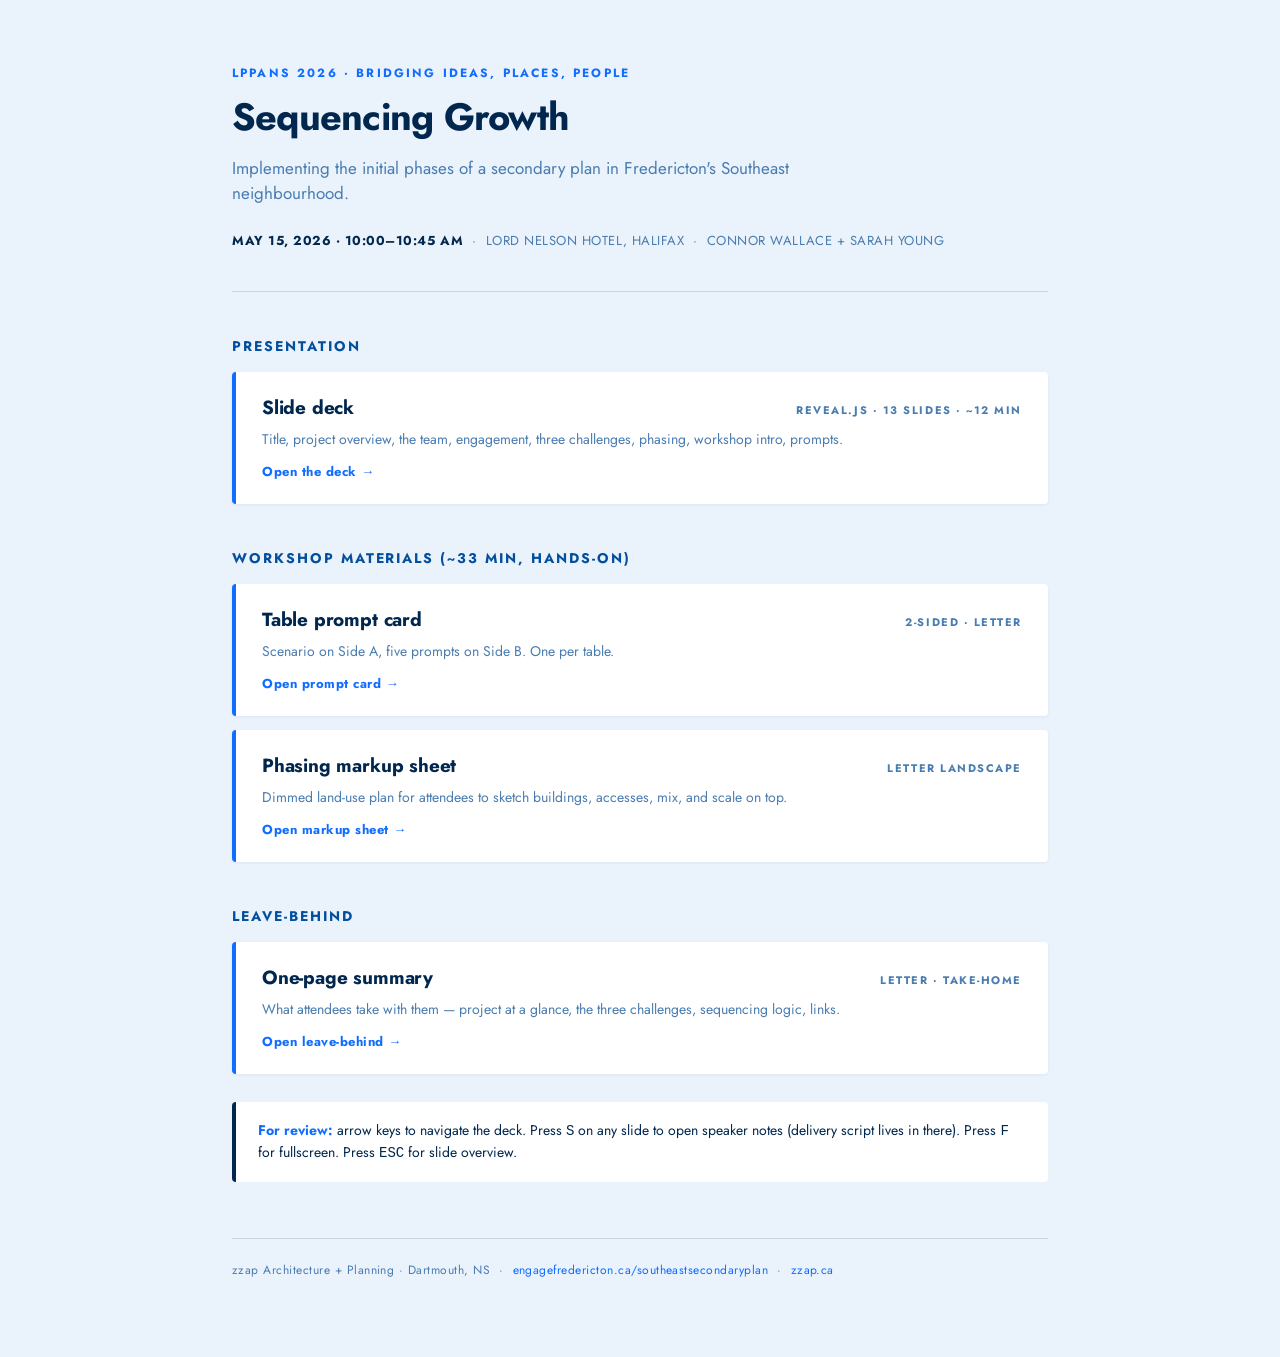
==== index.html @ 7d0aa928 "Initial commit — LPPANS 2026 Sequencing Growth deck + workshop materials Co-Authored-By: Claude Opus" ====
<!doctype html>
<html lang="en">
<head>
<meta charset="utf-8">
<meta name="viewport" content="width=device-width, initial-scale=1">
<title>Sequencing Growth — LPPANS 2026</title>
<link rel="preconnect" href="https://fonts.googleapis.com">
<link rel="preconnect" href="https://fonts.gstatic.com" crossorigin>
<link rel="stylesheet" href="https://fonts.googleapis.com/css2?family=Jost:wght@300;400;500;600;700&display=swap">
<style>
  :root {
    --zzap-white:  #FFFFFF;
    --zzap-navy:   #01274E;
    --zzap-blue:   #034F9D;
    --zzap-accent: #116DFF;
    --zzap-slate:  #497CB0;
    --zzap-pale:   #EAF2FB;
    --zzap-rule:   rgba(1, 39, 78, 0.15);
  }
  * { box-sizing: border-box; }
  html, body {
    margin: 0;
    padding: 0;
    background: var(--zzap-pale);
    color: var(--zzap-navy);
    font-family: 'Century Gothic', 'CenturyGothic', Jost, 'Avenir Next', Avenir, sans-serif;
    -webkit-font-smoothing: antialiased;
  }
  .wrap {
    max-width: 880px;
    margin: 0 auto;
    padding: 64px 32px 80px;
  }
  header {
    border-bottom: 1px solid var(--zzap-rule);
    padding-bottom: 28px;
    margin-bottom: 40px;
  }
  .eyebrow {
    font-size: 12px;
    font-weight: 700;
    letter-spacing: 0.18em;
    text-transform: uppercase;
    color: var(--zzap-accent);
    margin: 0 0 14px;
  }
  h1 {
    font-size: 38px;
    line-height: 1.1;
    font-weight: 700;
    letter-spacing: -0.02em;
    margin: 0 0 18px;
    color: var(--zzap-navy);
  }
  .lede {
    font-size: 17px;
    line-height: 1.5;
    color: var(--zzap-slate);
    max-width: 60ch;
    margin: 0;
  }
  .meta {
    font-size: 13px;
    letter-spacing: 0.04em;
    color: var(--zzap-slate);
    text-transform: uppercase;
    margin-top: 24px;
  }
  .meta strong { color: var(--zzap-navy); }

  .group {
    margin-top: 44px;
  }
  .group h2 {
    font-size: 14px;
    font-weight: 700;
    letter-spacing: 0.14em;
    text-transform: uppercase;
    color: var(--zzap-blue);
    margin: 0 0 16px;
  }
  .cards {
    display: grid;
    grid-template-columns: 1fr;
    gap: 14px;
  }
  .card {
    background: white;
    border-left: 4px solid var(--zzap-accent);
    padding: 22px 26px;
    border-radius: 4px;
    box-shadow: 0 1px 3px rgba(1, 39, 78, 0.06);
    transition: transform 0.18s ease, box-shadow 0.18s ease;
    text-decoration: none;
    color: inherit;
    display: block;
  }
  .card:hover {
    transform: translateY(-2px);
    box-shadow: 0 6px 18px rgba(1, 39, 78, 0.10);
  }
  .card .row {
    display: flex;
    align-items: baseline;
    justify-content: space-between;
    gap: 16px;
  }
  .card h3 {
    margin: 0;
    font-size: 19px;
    font-weight: 700;
    color: var(--zzap-navy);
    letter-spacing: -0.01em;
  }
  .card .kind {
    font-size: 11px;
    letter-spacing: 0.14em;
    text-transform: uppercase;
    color: var(--zzap-slate);
    font-weight: 700;
    white-space: nowrap;
  }
  .card p {
    margin: 8px 0 0;
    font-size: 14px;
    line-height: 1.5;
    color: var(--zzap-slate);
  }
  .card .open {
    display: inline-block;
    margin-top: 12px;
    font-size: 13px;
    color: var(--zzap-accent);
    font-weight: 700;
    letter-spacing: 0.04em;
  }
  .card .open::after {
    content: ' →';
  }

  footer {
    border-top: 1px solid var(--zzap-rule);
    margin-top: 56px;
    padding-top: 22px;
    font-size: 12px;
    color: var(--zzap-slate);
    letter-spacing: 0.04em;
  }
  footer a {
    color: var(--zzap-accent);
    text-decoration: none;
  }
  footer a:hover { text-decoration: underline; }
  .feedback {
    background: white;
    border-left: 4px solid var(--zzap-navy);
    padding: 18px 22px;
    border-radius: 4px;
    margin-top: 28px;
    font-size: 14px;
    line-height: 1.5;
    color: var(--zzap-navy);
  }
  .feedback strong { color: var(--zzap-accent); }
</style>
</head>
<body>
<div class="wrap">

  <header>
    <p class="eyebrow">LPPANS 2026 · Bridging Ideas, Places, People</p>
    <h1>Sequencing Growth</h1>
    <p class="lede">Implementing the initial phases of a secondary plan in Fredericton's Southeast neighbourhood.</p>
    <p class="meta">
      <strong>May 15, 2026 · 10:00–10:45 AM</strong>
      &nbsp;·&nbsp; Lord Nelson Hotel, Halifax
      &nbsp;·&nbsp; Connor Wallace + Sarah Young
    </p>
  </header>

  <section class="group">
    <h2>Presentation</h2>
    <div class="cards">
      <a class="card" href="deck/index.html">
        <div class="row">
          <h3>Slide deck</h3>
          <span class="kind">Reveal.js · 13 slides · ~12 min</span>
        </div>
        <p>Title, project overview, the team, engagement, three challenges, phasing, workshop intro, prompts.</p>
        <span class="open">Open the deck</span>
      </a>
    </div>
  </section>

  <section class="group">
    <h2>Workshop materials (~33 min, hands-on)</h2>
    <div class="cards">
      <a class="card" href="workshop/table-prompts.html">
        <div class="row">
          <h3>Table prompt card</h3>
          <span class="kind">2-sided · Letter</span>
        </div>
        <p>Scenario on Side A, five prompts on Side B. One per table.</p>
        <span class="open">Open prompt card</span>
      </a>
      <a class="card" href="workshop/phasing-map.html">
        <div class="row">
          <h3>Phasing markup sheet</h3>
          <span class="kind">Letter landscape</span>
        </div>
        <p>Dimmed land-use plan for attendees to sketch buildings, accesses, mix, and scale on top.</p>
        <span class="open">Open markup sheet</span>
      </a>
    </div>
  </section>

  <section class="group">
    <h2>Leave-behind</h2>
    <div class="cards">
      <a class="card" href="leave-behind/leave-behind.html">
        <div class="row">
          <h3>One-page summary</h3>
          <span class="kind">Letter · take-home</span>
        </div>
        <p>What attendees take with them — project at a glance, the three challenges, sequencing logic, links.</p>
        <span class="open">Open leave-behind</span>
      </a>
    </div>
  </section>

  <div class="feedback">
    <strong>For review:</strong> arrow keys to navigate the deck.
    Press <code>S</code> on any slide to open speaker notes (delivery script lives in there).
    Press <code>F</code> for fullscreen. Press <code>ESC</code> for slide overview.
  </div>

  <footer>
    zzap Architecture + Planning · Dartmouth, NS &nbsp;·&nbsp;
    <a href="https://engagefredericton.ca/southeastsecondaryplan">engagefredericton.ca/southeastsecondaryplan</a>
    &nbsp;·&nbsp;
    <a href="https://zzap.ca">zzap.ca</a>
  </footer>

</div>
</body>
</html>
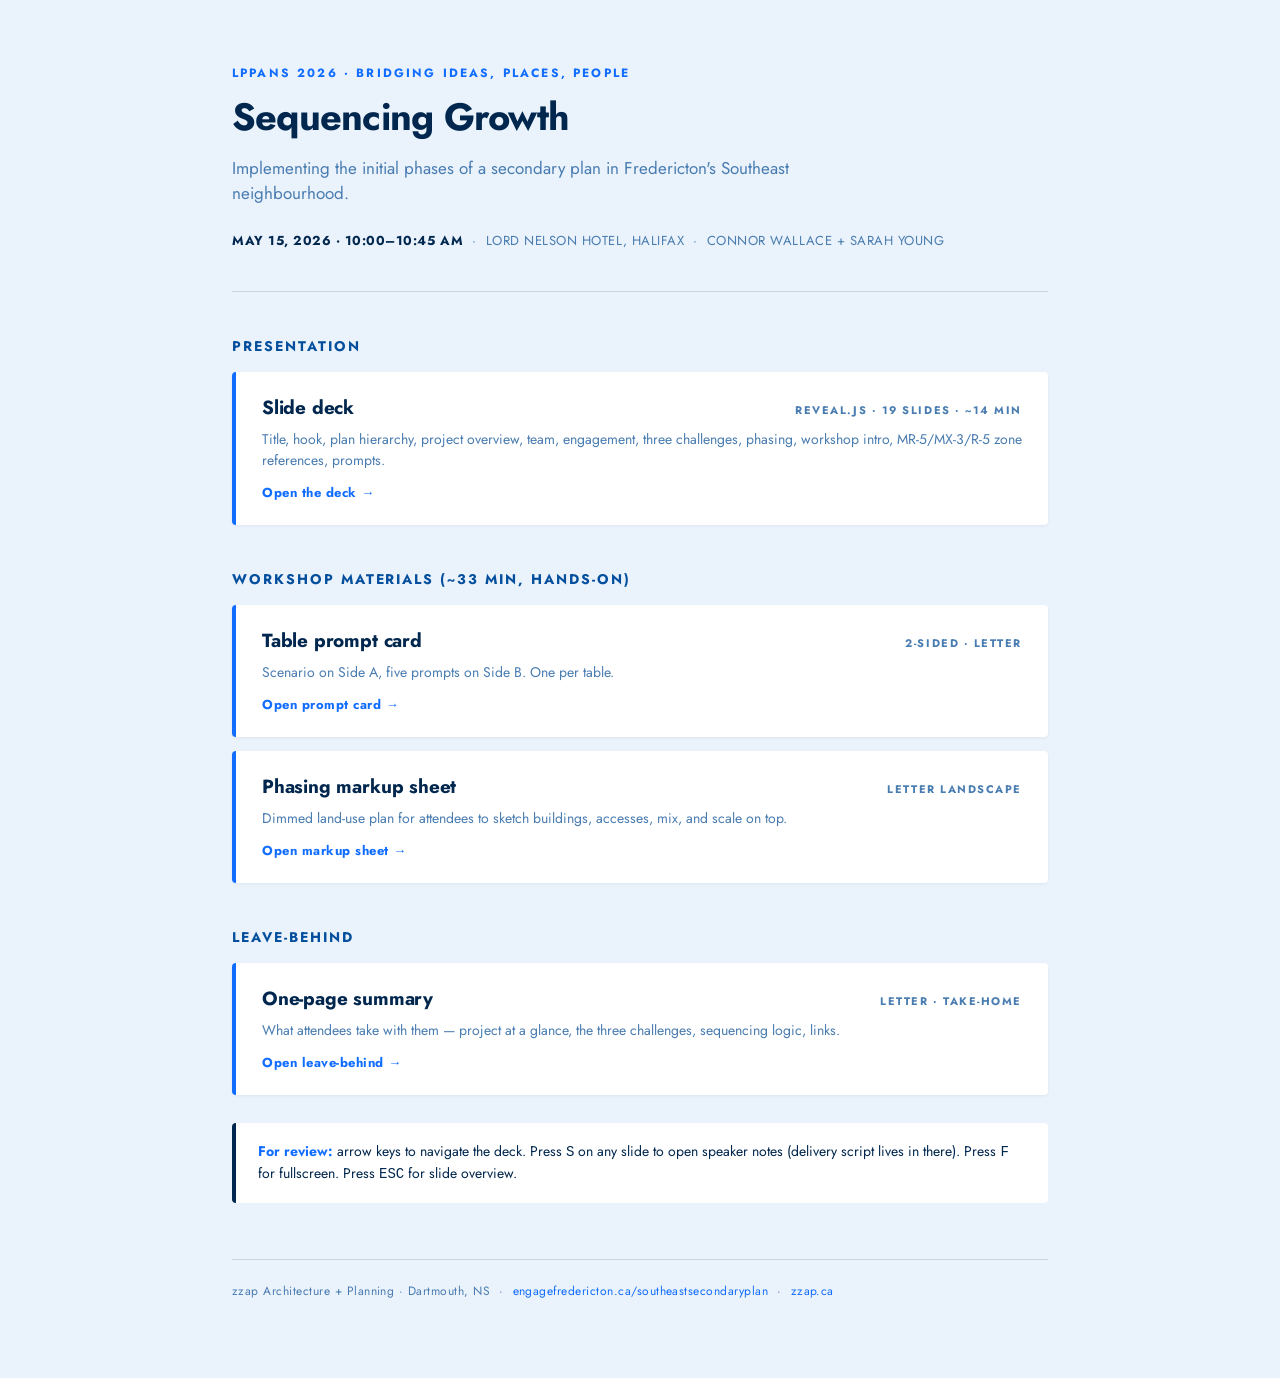
==== commit d9a7c2bc: "Collapse zone reference slides into single overview + table handout Replace the three dense per-zone" ====
--- a/index.html
+++ b/index.html
@@ -184,9 +184,9 @@
       <a class="card" href="deck/index.html">
         <div class="row">
           <h3>Slide deck</h3>
-          <span class="kind">Reveal.js · 13 slides · ~12 min</span>
-        </div>
-        <p>Title, project overview, the team, engagement, three challenges, phasing, workshop intro, prompts.</p>
+          <span class="kind">Reveal.js · 19 slides · ~14 min</span>
+        </div>
+        <p>Title, hook, plan hierarchy, project overview, team, engagement, three challenges, phasing, workshop intro, MR-5/MX-3/R-5 zone references, prompts.</p>
         <span class="open">Open the deck</span>
       </a>
     </div>
